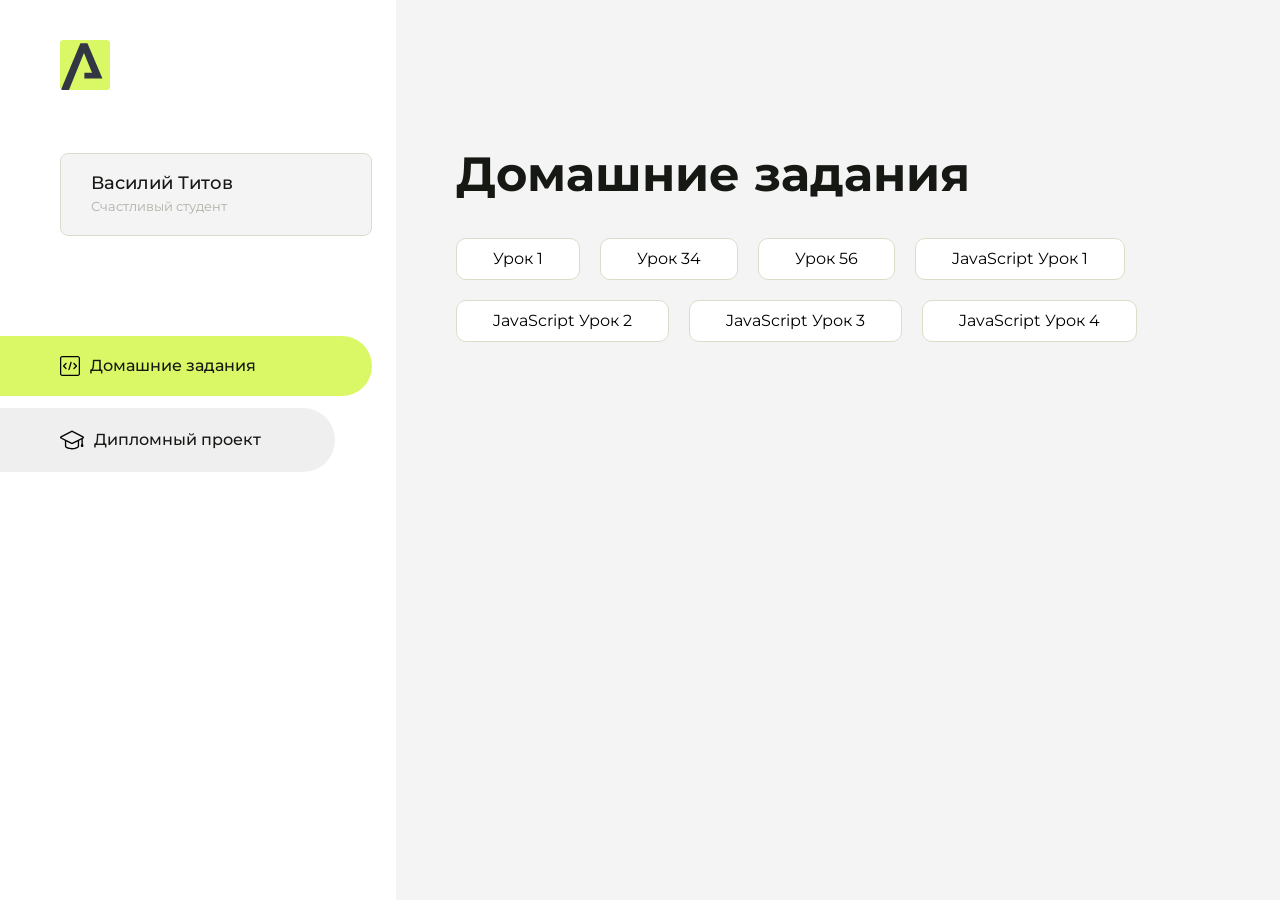
==== index.html @ 74375f63 "Update index.html" ====
<!DOCTYPE html>
<html lang="en">
<head>
    <meta charset="UTF-8">
    <meta name="viewport" content="width=device-width, initial-scale=1.0">
    <title>Домашняя работа</title>
    <link rel="shortcut icon" href="src/logo.ico" type="image/x-icon">
    <link rel="preconnect" href="https://fonts.googleapis.com">
    <link rel="preconnect" href="https://fonts.gstatic.com" crossorigin>
    <link href="https://fonts.googleapis.com/css2?family=Montserrat:wght@400;500;700&family=Rubik:wght@500&display=swap"
          rel="stylesheet">
    <link rel="stylesheet" href="src/style.css">
</head>
<body id="body">
<div class="overlay" id="overlay"></div>
<div class="layout">
    <div class="burger" id="burger">
        <svg viewBox="0 0 24 24" fill="none" xmlns="http://www.w3.org/2000/svg">
            <g id="SVGRepo_bgCarrier" stroke-width="0"></g>
            <g id="SVGRepo_tracerCarrier" stroke-linecap="round" stroke-linejoin="round"></g>
            <g id="SVGRepo_iconCarrier">
                <path d="M4 18L20 18" stroke="#DAF765" stroke-width="2" stroke-linecap="round"></path>
                <path d="M4 12L20 12" stroke="#DAF765" stroke-width="2" stroke-linecap="round"></path>
                <path d="M4 6L20 6" stroke="#DAF765" stroke-width="2" stroke-linecap="round"></path>
            </g>
        </svg>
    </div>
    <aside class="sidebar" id="sidebar">
        <div class="sidebar__inner">
            <div class="logo">
                <svg width="50" height="50" viewBox="0 0 50 50" fill="none" xmlns="http://www.w3.org/2000/svg">
                    <g clip-path="url(#clip0_513_74730)">
                        <path d="M46.17 -0.257004H3.83C1.57281 -0.257004 -0.257 1.57281 -0.257 3.83V46.17C-0.257 48.4272 1.57281 50.257 3.83 50.257H46.17C48.4272 50.257 50.257 48.4272 50.257 46.17V3.83C50.257 1.57281 48.4272 -0.257004 46.17 -0.257004Z"
                              fill="#DAF765"/>
                        <path d="M24.375 38.4H42.461L27.441 3.1585H20.4355C20.4355 3.1585 6.7895 35.881 1.1945 49.294C2.015 50.0275 3.0945 50.257 3.6945 50.257H8.8445L23.954 13.07L32.0465 32.8285H24.375V38.4Z"
                              fill="#323843"/>
                    </g>
                    <defs>
                        <clipPath id="clip0_513_74730">
                            <rect width="50" height="50" fill="white"/>
                        </clipPath>
                    </defs>
                </svg>
            </div>
            <div class="sidebar__user">
                <div class="sidebar__name">Василий Титов</div>
                <div class="sidebar__text">Счастливый студент</div>
            </div>
            <div class="sidebar__tabs">
                <div class="sidebar__item">
                    <button class="sidebar__button active" id="tasks">
                        <svg xmlns="http://www.w3.org/2000/svg" width="20" height="20" viewBox="0 0 20 20" fill="none">
                            <g clip-path="url(#clip0_704_74543)">
                                <path d="M17.7083 20H2.29167C1.0275 20 0 18.9725 0 17.7083V2.29167C0 1.0275 1.0275 0 2.29167 0H17.7083C18.9725 0 20 1.0275 20 2.29167V17.7083C20 18.9725 18.9725 20 17.7083 20ZM2.29167 1.25C1.7175 1.25 1.25 1.7175 1.25 2.29167V17.7083C1.25 18.2825 1.7175 18.75 2.29167 18.75H17.7083C18.2825 18.75 18.75 18.2825 18.75 17.7083V2.29167C18.75 1.7175 18.2825 1.25 17.7083 1.25H2.29167Z"
                                      fill="black"/>
                                <path d="M6.04167 13.125C5.88167 13.125 5.72167 13.0642 5.6 12.9417L3.1 10.4417C2.85583 10.1975 2.85583 9.80167 3.1 9.5575L5.6 7.0575C5.84417 6.81333 6.24 6.81333 6.48417 7.0575C6.72833 7.30167 6.72833 7.6975 6.48417 7.94167L4.42583 10L6.48417 12.0583C6.72833 12.3025 6.72833 12.6983 6.48417 12.9425C6.36167 13.0642 6.20167 13.125 6.04167 13.125Z"
                                      fill="black"/>
                                <path d="M8.95833 14.1667C8.9 14.1667 8.84 14.1583 8.78167 14.1417C8.45083 14.0442 8.26083 13.6967 8.35833 13.3658L10.4417 6.28251C10.5392 5.95084 10.8892 5.76417 11.2175 5.85917C11.5483 5.95667 11.7383 6.30417 11.6408 6.63501L9.5575 13.7183C9.47833 13.9908 9.22833 14.1667 8.95833 14.1667Z"
                                      fill="black"/>
                                <path d="M13.9583 13.125C13.7983 13.125 13.6383 13.0642 13.5167 12.9417C13.2725 12.6975 13.2725 12.3017 13.5167 12.0575L15.575 9.99916L13.5167 7.94083C13.2725 7.69666 13.2725 7.30083 13.5167 7.05666C13.7608 6.81249 14.1567 6.81249 14.4008 7.05666L16.9008 9.55666C17.145 9.80083 17.145 10.1967 16.9008 10.4408L14.4008 12.9408C14.2783 13.0642 14.1183 13.125 13.9583 13.125Z"
                                      fill="black"/>
                            </g>
                            <defs>
                                <clipPath id="clip0_704_74543">
                                    <rect width="20" height="20" fill="white"/>
                                </clipPath>
                            </defs>
                        </svg>
                        <span>Домашние задания</span></button>
                </div>
                <div class="sidebar__item">
                    <button class="sidebar__button" id="diplom">
                        <svg xmlns="http://www.w3.org/2000/svg" width="24" height="24" viewBox="0 0 24 24" fill="none">
                            <g clip-path="url(#clip0_704_74553)">
                                <path d="M23.2628 10.5971C23.7176 10.365 24 9.90375 24 9.39337C24 8.883 23.7176 8.42175 23.2628 8.18962L12.6135 2.75362C12.2291 2.55824 11.7705 2.55787 11.3854 2.75399L0.736875 8.19C0.282375 8.42175 0 8.883 0 9.39337C0 9.90375 0.282375 10.365 0.736875 10.5971L4.89038 12.7177V18.2074C4.89038 19.8154 8.412 21.393 12 21.393C15.5884 21.393 19.1096 19.815 19.1096 18.2074V12.7174L21.4609 11.517V15.8017L20.901 17.2305C20.7409 17.6389 20.7934 18.0994 21.0405 18.4616C21.2876 18.8246 21.6979 19.041 22.1366 19.041C22.5754 19.041 22.9852 18.8246 23.2324 18.462C23.4795 18.099 23.532 17.6385 23.3719 17.2301L22.8124 15.8021V10.827L23.2628 10.5971ZM17.7623 18.1721C17.6198 18.6375 15.3491 20.0419 12 20.0419C8.65088 20.0419 6.38025 18.6375 6.2415 18.2074V12.3037L6.23887 12.3019C6.23812 12.057 6.1065 11.8207 5.87325 11.7019L1.3515 9.39337L12 3.95737L22.6489 9.39337L12 14.8294L5.87325 11.7019C5.54063 11.5331 4.6695 11.6674 4.5 12C4.33012 12.3322 4.55813 12.5479 4.89038 12.7177L11.3857 16.0331C11.5781 16.1314 11.7889 16.1805 12 16.1805C12.2107 16.1805 12.4222 16.1314 12.6146 16.0331L17.7593 13.407L17.7623 18.1721Z"
                                      fill="black"/>
                            </g>
                            <defs>
                                <clipPath id="clip0_704_74553">
                                    <rect width="24" height="24" fill="white"/>
                                </clipPath>
                            </defs>
                        </svg>
                        <span>Дипломный проект</span></button>
                </div>
            </div>
        </div>

    </aside>
    <div class="content">
        <div class="container">
            <div class="content__block" id="tasksBlock">
                <div class="content__title">Домашние задания</div>
                <ul class="content__list">
                    <li class="content__list-item">
                        <a href="practice1.1/index.html">Урок 1</a>
                    </li>
                    <li class="content__list-item">
                        <a href="homework34/index.html">Урок 34</a>
                    </li>
                    <li class="content__list-item">
                        <a href="homework56/index.html">Урок 56</a> 
                    </li>
                    <li class="content__list-item">
                        <a href="homework-js-1/index.html">JavaScript Урок 1</a> 
                    </li>
                    <li class="content__list-item">
                        <a href="homework-js-2/index.html">JavaScript Урок 2</a> 
                    </li>
                    <li class="content__list-item">
                        <a href="homework-js-3/index.html">JavaScript Урок 3</a> 
                    </li>
                    <li class="content__list-item">
                        <a href="homework-js-4/index.html">JavaScript Урок 4</a> 
                    </li>
                </ul>
            </div>
            <div class="content__block hidden" id="diplomBlock">
                <div class="content__title">Дипломный проект</div>
                <div class="content__list-diplom">
                    <a href="homework-html-final/index.html">Ссылка на ДЗ</a>
                </div>
                <div class="content__decor">
                    <div class="content__decor-text">Давай проверим, чему ты научился!</div>
                    <div class="content__decor-img">
                        <img src="src/decor.png" alt="decor">
                    </div>
                </div>
            </div>
        </div>
    </div>
</div>
<script src="src/index.js"></script>
</body>
</html>
---- src/style.css ----
*{padding: 0;margin: 0;border: 0;}
*,*:before,*:after{-webkit-box-sizing: border-box;box-sizing: border-box;}
:focus,:active{outline: none;}
a:focus,a:active{outline: none;}
nav,footer,header,aside{display: block;}
html,body{
    height:100%;width:100%;
    font-size:100%;line-height:1;-ms-text-size-adjust:100%;-moz-text-size-adjust:100%;-webkit-text-size-adjust:100%;}
input,button,textarea{font-family:inherit;}
input::-ms-clear{display: none;}
button{cursor: pointer;}
button::-moz-focus-inner{padding:0;border:0;}
a,a:visited{text-decoration: none;}
a:hover{text-decoration: none;}
ul li{list-style: none;}
img{vertical-align: top;}
h1,h2,h3,h4,h5,h6{font-size:inherit;font-weight: inherit;}
a{color:inherit;}



body {
    font-family: "Montserrat",SansSerif;
    color: black;
}

body.overflow {
    overflow: hidden;
}



.layout {
    display: -webkit-box;
    display: -ms-flexbox;
    display: flex;
    min-height: 100vh;
}

.sidebar {
    padding: 40px 24px 40px 0;
    -ms-flex-negative: 0;
    flex-shrink: 0;
    background-color: white;
}



.content {
    -webkit-box-flex: 1;
    -ms-flex-positive: 1;
    flex-grow: 1;
    background-color: #F4F4F4;
}

.container {
    display: -webkit-box;
    display: -ms-flexbox;
    display: flex;
    -webkit-box-orient: vertical;
    -webkit-box-direction: normal;
    -ms-flex-direction: column;
    flex-direction: column;
    -webkit-box-pack: center;
    -ms-flex-pack: center;
    justify-content: center;
    -webkit-box-align: center;
    -ms-flex-align: center;
    align-items: center;
    padding: 150px 60px 80px 60px;
}


.logo {
    margin-left: 60px;
    margin-bottom: 60px;
}

.sidebar__user {
    background-color: #F4F4F4;
    padding: 20px 30px;
    margin-left: 60px;
    margin-bottom: 100px;
    border-radius: 8px;
    border: 1px solid #DADEC9;
}

.sidebar__name {
    color:#161814;
    font-size: 18px;
    font-weight: 500;
    margin-bottom: 6px;
}

.sidebar__text {
    color: #AFB1A7;
    font-size: 13px;
    font-weight: 400;
    line-height: 130%; /* 16.9px */
}

.sidebar__item {
    width: 372px;
}

.sidebar__button {
    display: -webkit-box;
    display: -ms-flexbox;
    display: flex;
    -webkit-box-align: center;
    -ms-flex-align: center;
    align-items: center;
    gap: 10px;
    padding: 20px 60px;
    margin-bottom: 12px;
    border-radius: 0px 100px 100px 0px;
    -webkit-transition: all .5s;
    -o-transition: all .5s;
    transition: all .5s;
    cursor: pointer;
    width: 90%;
    color:#161814;
    font-size: 16px;
    font-weight: 500;
}

.sidebar__button.active , .sidebar__button:hover {
    width: 100%;
    background-color: #DAF765;
}


.content__title {
    color: #161814;
    font-size: 48px;
    font-weight: 700;
    margin-bottom: 40px;
}

.content__list {
    display: -webkit-box;
    display: -ms-flexbox;
    display: flex;
    -webkit-box-align: center;
    -ms-flex-align: center;
    align-items: center;
    -ms-flex-wrap: wrap;
    flex-wrap: wrap;
    gap: 20px;
}



.content__list-item  {
    cursor: pointer;
    padding: 12px 18px;
    background-color: #fff;
    border-radius: 10px;
    border: 1px solid #DADEC9;
    -webkit-transition: all .3s;
    -o-transition: all .3s;
    transition: all .3s;
}

.content__list-item:hover,.content__list-diplom:hover {
    background-color: #AFB1A7;
}

li a {
    padding: 12px 18px;

}


.content__list-diplom {
    -webkit-transition: all .3s;
    -o-transition: all .3s;
    transition: all .3s;
    display: inline-block;
    padding: 12px 18px;
    background-color: #fff;
    border-radius: 10px;
    border: 1px solid #DADEC9;
}

.content__decor {
    display: -webkit-box;
    display: -ms-flexbox;
    display: flex;
    -webkit-box-align: center;
    -ms-flex-align: center;
    align-items: center;
}

.content__decor-text {
    color:#BEDD44;
    font-size: 36px;
    font-weight: 700;
    line-height: 110%; /* 39.6px */
}

.content__block {
    max-width: 1200px;
}

.content__block.hidden {
    display: none;
}

.content__decor-img img{
    width: 100%;
}

.burger {
    display: none;
    padding: 5px;
    position: fixed;
    top: 3%;
    right: 7%;
    width: 40px;
    height: 40px;
    background-color: #161814;
    border-radius: 50%;
    z-index: 10;
    border: 1px solid #DAF765;
}

@media (max-width: 768px) {
    .burger {
        display: block;
    }

    .sidebar {
        -webkit-transition: all .3s;
        -o-transition: all .3s;
        transition: all .3s;
        -webkit-transform: translateX(-100%);
        -ms-transform: translateX(-100%);
        transform: translateX(-100%);
        position: fixed;
        top: 0;
        left: 0;
        bottom: 0;
        z-index: 5;
    }

    .sidebar.show {
        -webkit-transform: translateX(0%);
        -ms-transform: translateX(0%);
        transform: translateX(0%);
    }

    .overlay {
        opacity: 0;
        pointer-events: none;
        -webkit-transition: all .3s;
        -o-transition: all .3s;
        transition: all .3s;
        position: absolute;
        top: 0;
        right: 0;
        left: 0;
        bottom: 0;
        z-index: 3;
        background-color: #000000e0;
    }

    .overlay.show {
        opacity: 1;
        pointer-events: all;
    }

    .container {
        padding: 40px 20px;
        min-height: 100%;
    }

    .content__decor {
        margin-top: 20px;
        -webkit-box-orient: vertical;
        -webkit-box-direction: normal;
        -ms-flex-direction: column;
        flex-direction: column;
    }
}

@media (max-width: 400px) {
    .sidebar__user {
        margin-left: 0;
    }
}
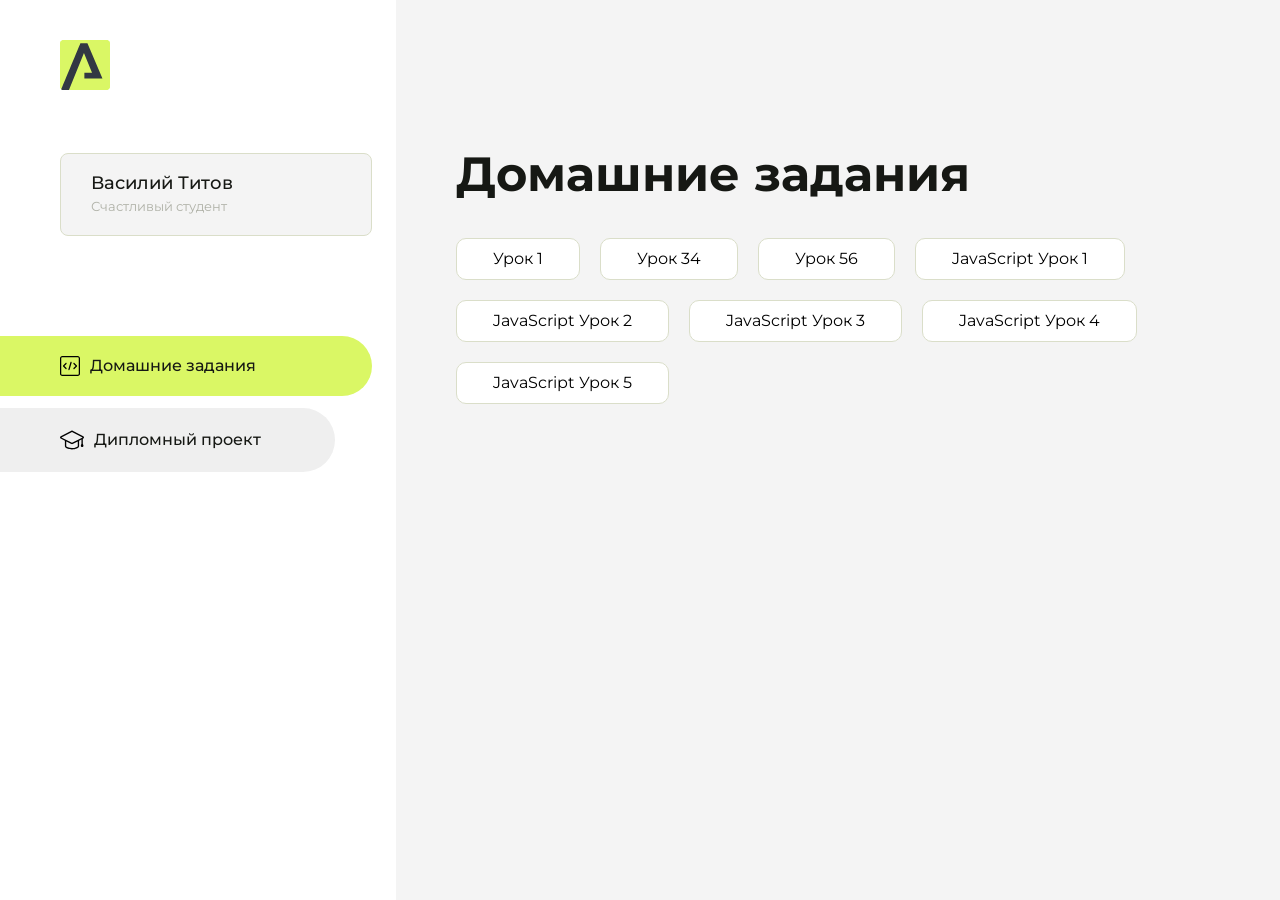
==== commit a911ce30: "Update index.html" ====
--- a/index.html
+++ b/index.html
@@ -113,6 +113,9 @@
                     <li class="content__list-item">
                         <a href="homework-js-4/index.html">JavaScript Урок 4</a> 
                     </li>
+                    <li class="content__list-item">
+                        <a href="homework-js-5/index.html">JavaScript Урок 5</a> 
+                    </li>
                 </ul>
             </div>
             <div class="content__block hidden" id="diplomBlock">
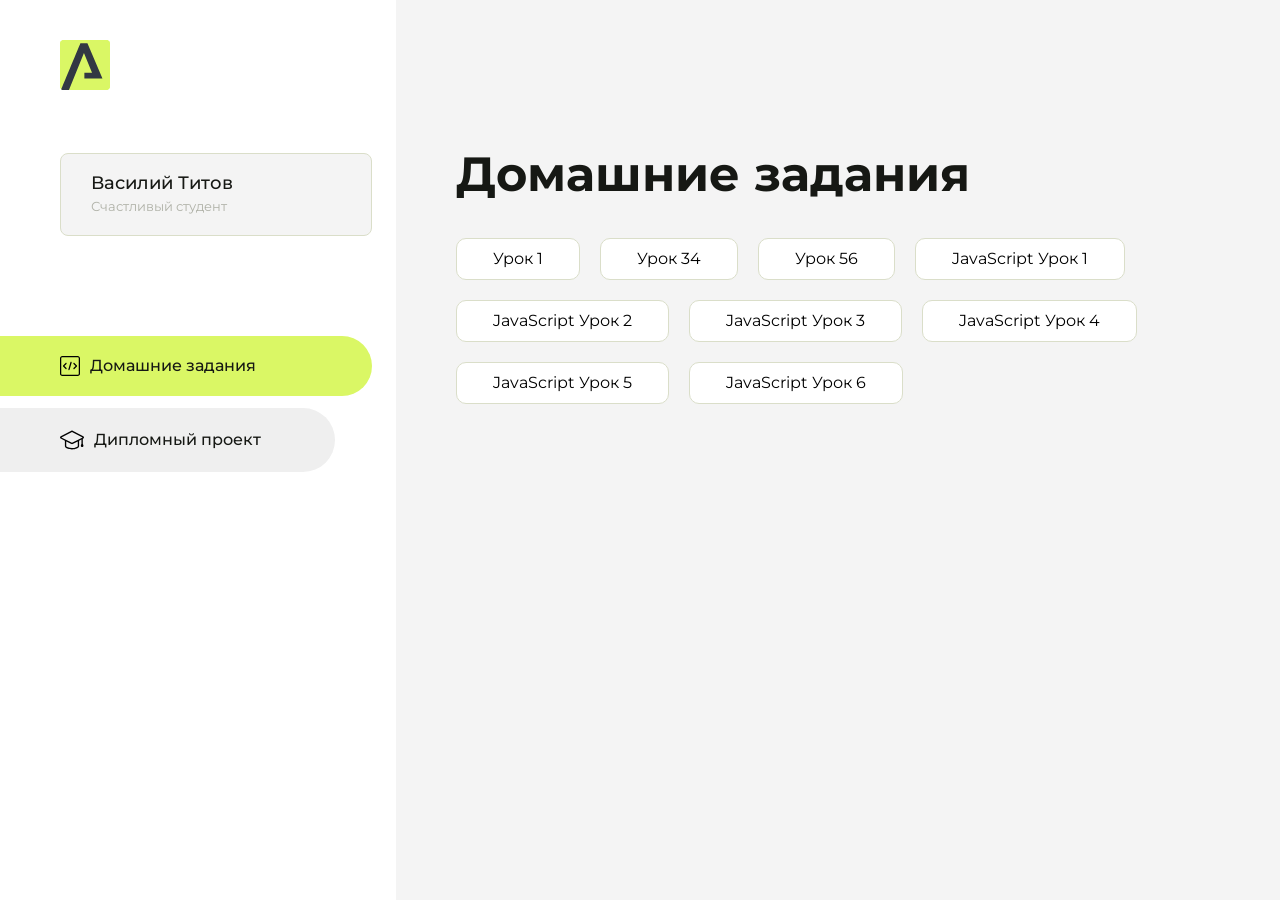
==== commit ccc6be07: "Update index.html" ====
--- a/index.html
+++ b/index.html
@@ -116,6 +116,9 @@
                     <li class="content__list-item">
                         <a href="homework-js-5/index.html">JavaScript Урок 5</a> 
                     </li>
+                                      <li class="content__list-item">
+                        <a href="homework-js-6/index.html">JavaScript Урок 6</a> 
+                    </li>
                 </ul>
             </div>
             <div class="content__block hidden" id="diplomBlock">
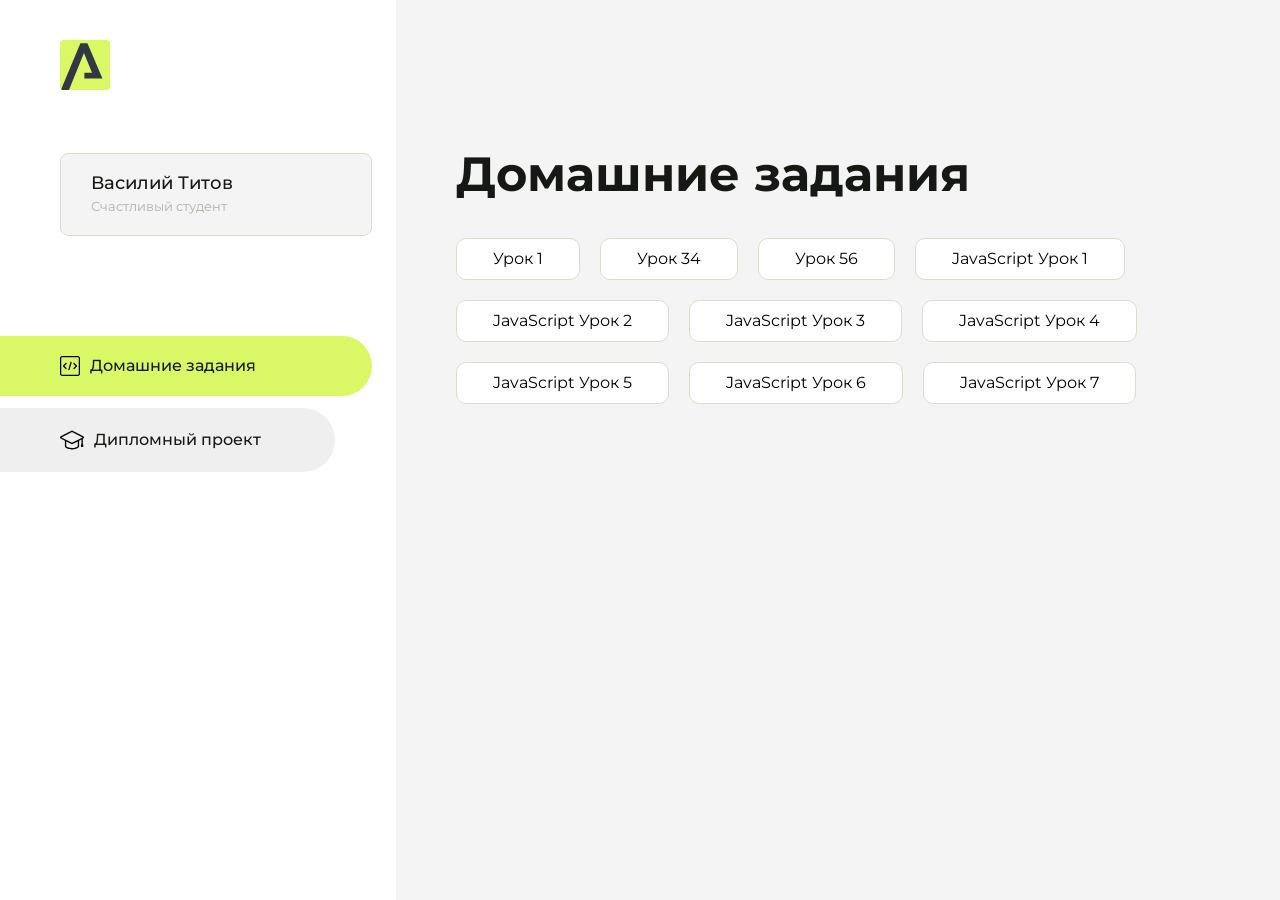
==== commit 0eee236c: "Update index.html" ====
--- a/index.html
+++ b/index.html
@@ -116,8 +116,11 @@
                     <li class="content__list-item">
                         <a href="homework-js-5/index.html">JavaScript Урок 5</a> 
                     </li>
-                                      <li class="content__list-item">
+                    <li class="content__list-item">
                         <a href="homework-js-6/index.html">JavaScript Урок 6</a> 
+                    </li>
+                    <li class="content__list-item">
+                        <a href="homework-js-7/index.html">JavaScript Урок 7</a> 
                     </li>
                 </ul>
             </div>
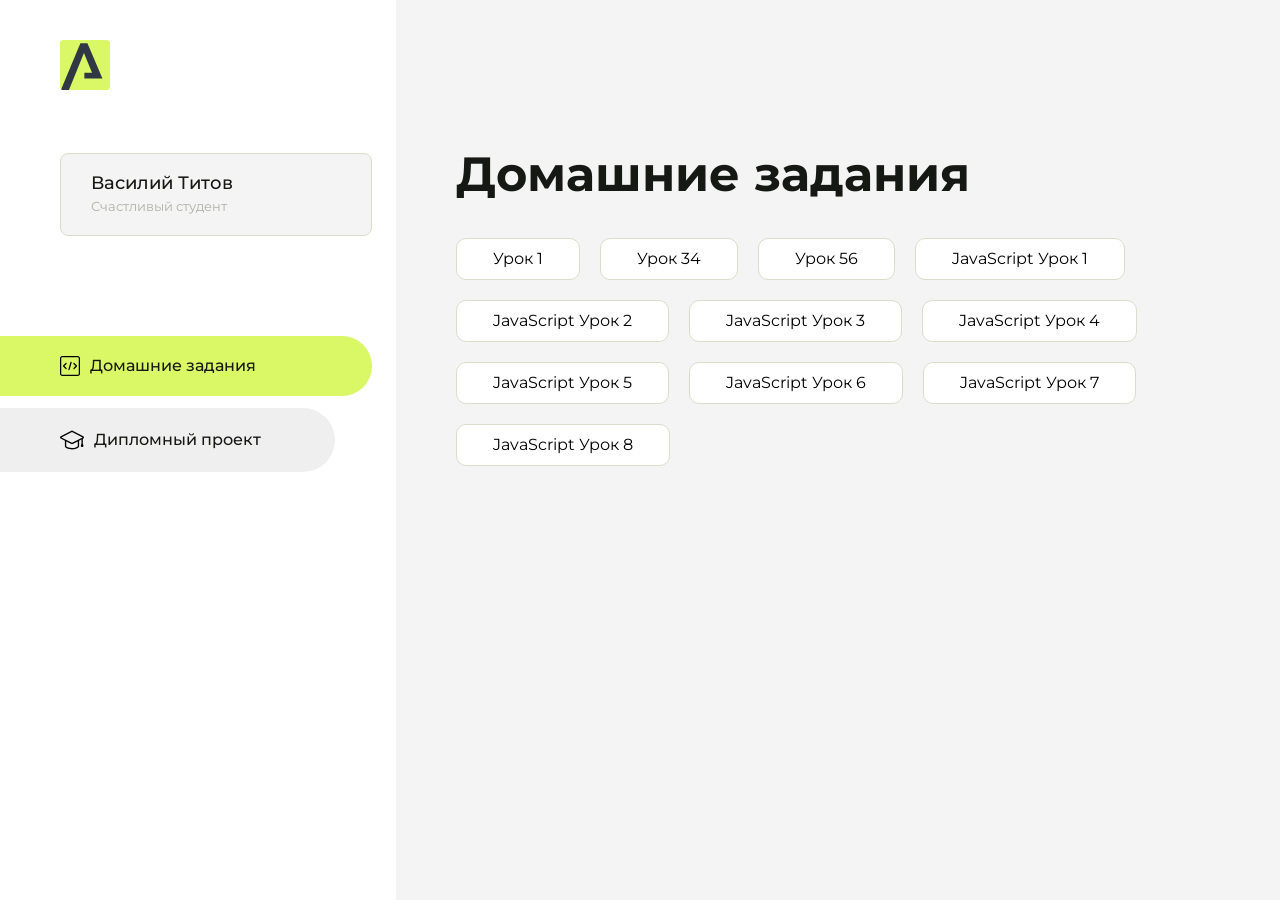
==== commit 26dd2a7e: "Update index.html" ====
--- a/index.html
+++ b/index.html
@@ -122,6 +122,9 @@
                     <li class="content__list-item">
                         <a href="homework-js-7/index.html">JavaScript Урок 7</a> 
                     </li>
+                    <li class="content__list-item">
+                        <a href="homework-js-8/index.html">JavaScript Урок 8</a> 
+                    </li>
                 </ul>
             </div>
             <div class="content__block hidden" id="diplomBlock">
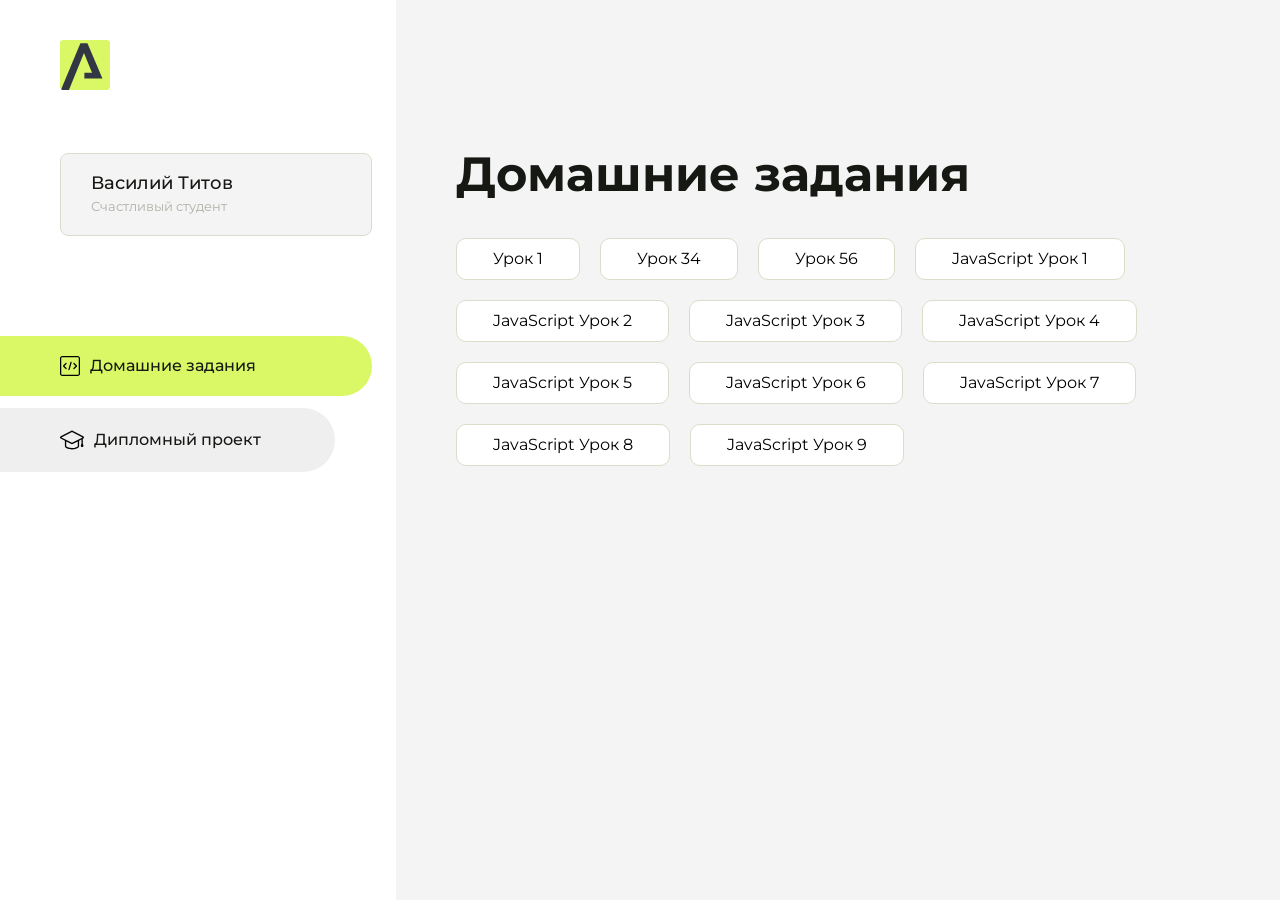
==== commit f0134812: "Update index.html" ====
--- a/index.html
+++ b/index.html
@@ -125,6 +125,9 @@
                     <li class="content__list-item">
                         <a href="homework-js-8/index.html">JavaScript Урок 8</a> 
                     </li>
+                    <li class="content__list-item">
+                        <a href="homework-js-9/index.html">JavaScript Урок 9</a> 
+                    </li>
                 </ul>
             </div>
             <div class="content__block hidden" id="diplomBlock">
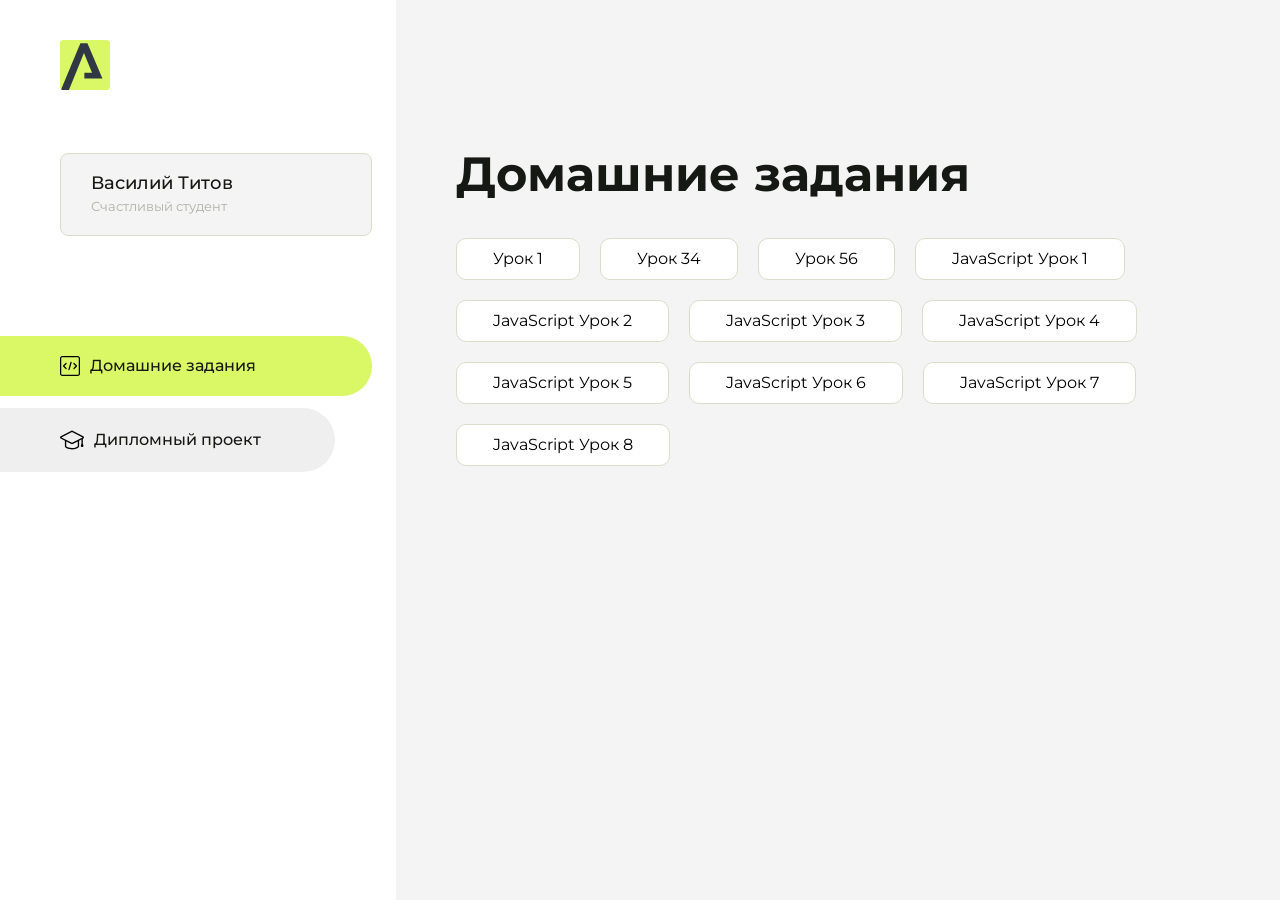
==== commit 8fcfcdf9: "Update index.html" ====
--- a/index.html
+++ b/index.html
@@ -125,9 +125,7 @@
                     <li class="content__list-item">
                         <a href="homework-js-8/index.html">JavaScript Урок 8</a> 
                     </li>
-                    <li class="content__list-item">
-                        <a href="homework-js-9/index.html">JavaScript Урок 9</a> 
-                    </li>
+
                 </ul>
             </div>
             <div class="content__block hidden" id="diplomBlock">
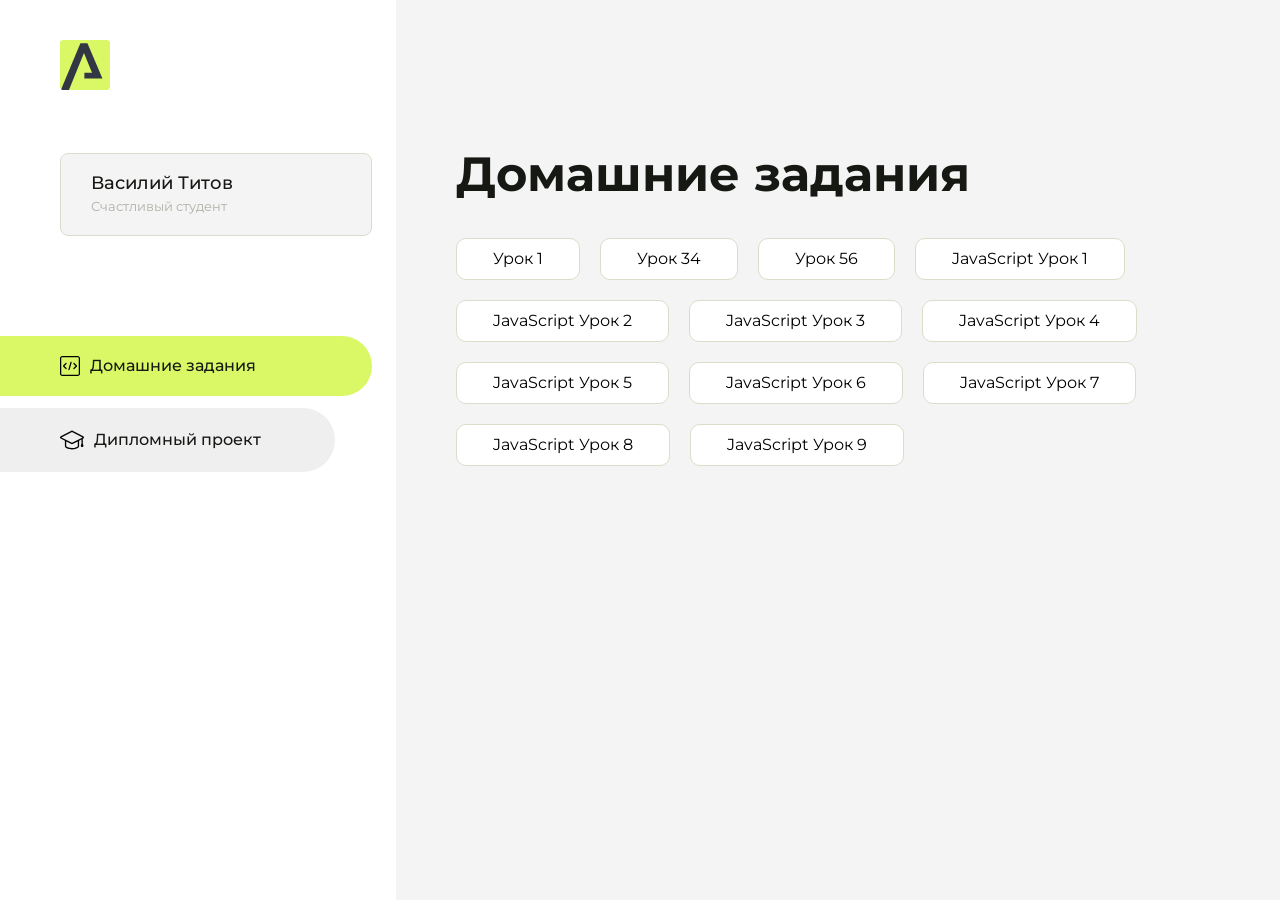
==== commit 6e3b7019: "Update index.html" ====
--- a/index.html
+++ b/index.html
@@ -125,7 +125,9 @@
                     <li class="content__list-item">
                         <a href="homework-js-8/index.html">JavaScript Урок 8</a> 
                     </li>
-
+                    <li class="content__list-item">
+                        <a href="homework-js-9/index.html">JavaScript Урок 9</a> 
+                    </li>
                 </ul>
             </div>
             <div class="content__block hidden" id="diplomBlock">
